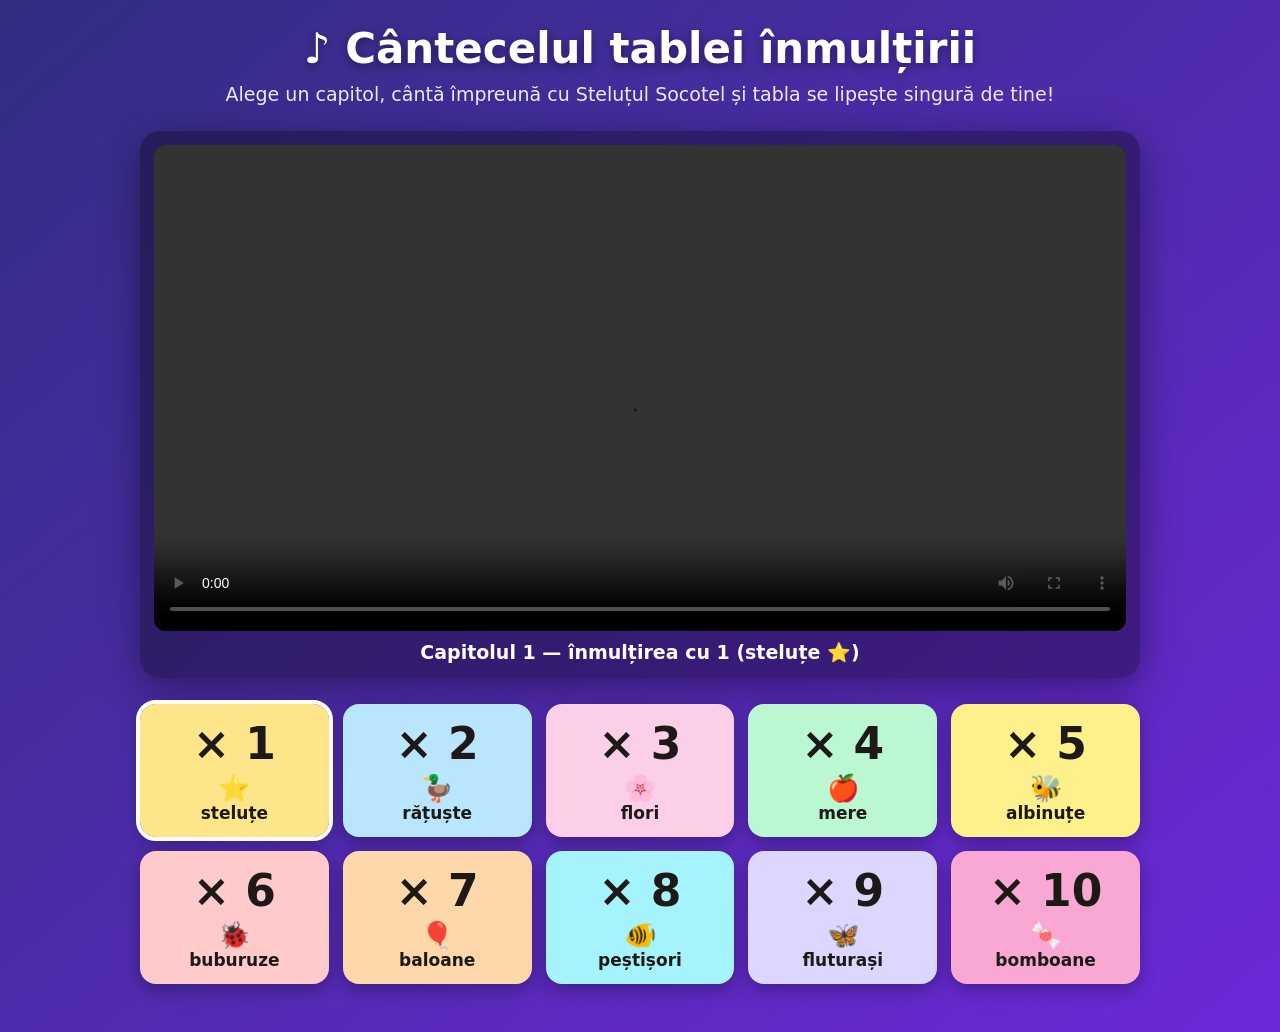
==== tabla/index.html @ 0d7ad697 "Add multiplication table song video generator (10 rhyming chapters) Cântecelul tablei înmulțirii — g" ====
<!DOCTYPE html>
<html lang="ro">
<head>
<meta charset="utf-8">
<meta name="viewport" content="width=device-width, initial-scale=1">
<title>Cântecelul tablei înmulțirii</title>
<style>
  * { margin:0; padding:0; box-sizing:border-box; }
  body { font-family:"Trebuchet MS","DejaVu Sans",sans-serif; min-height:100vh;
    background:linear-gradient(140deg,#312e81,#6d28d9); color:#fff; padding:24px 16px 48px; }
  .wrap { max-width:1000px; margin:0 auto; }
  h1 { text-align:center; font-size:clamp(26px,4.5vw,42px); text-shadow:0 3px 10px rgba(0,0,0,.4); }
  .sub { text-align:center; margin:10px 0 26px; opacity:.9; font-size:clamp(15px,2.2vw,19px); }
  .player { background:rgba(0,0,0,.35); border-radius:20px; padding:14px;
    box-shadow:0 10px 40px rgba(0,0,0,.4); margin-bottom:26px; }
  video { width:100%; border-radius:12px; display:block; background:#000; }
  .now { text-align:center; font-weight:bold; font-size:19px; margin-top:10px; }
  .grid { display:grid; grid-template-columns:repeat(auto-fill,minmax(160px,1fr)); gap:14px; }
  .chap { border:0; cursor:pointer; border-radius:16px; padding:14px 10px; text-align:center;
    font-family:inherit; font-weight:bold; color:#1c1917; font-size:17px;
    box-shadow:0 6px 18px rgba(0,0,0,.3); transition:transform .15s; }
  .chap:hover { transform:scale(1.05); }
  .chap.active { outline:4px solid #fff; }
  .chap .big { font-size:44px; display:block; }
  .chap .obj { font-size:26px; display:block; margin-top:4px; }
</style>
</head>
<body>
<div class="wrap">
  <h1>♪ Cântecelul tablei înmulțirii</h1>
  <p class="sub">Alege un capitol, cântă împreună cu Steluțul Socotel și tabla se lipește singură de tine!</p>
  <div class="player">
    <video id="video" controls playsinline></video>
    <div class="now" id="now"></div>
  </div>
  <div class="grid" id="grid"></div>
</div>
<script>
  const CHAPTERS = [
    { n:1,  obj:"⭐", nume:"steluțe",   c:"#fde68a" },
    { n:2,  obj:"🦆", nume:"rățuște",   c:"#bae6fd" },
    { n:3,  obj:"🌸", nume:"flori",     c:"#fbcfe8" },
    { n:4,  obj:"🍎", nume:"mere",      c:"#bbf7d0" },
    { n:5,  obj:"🐝", nume:"albinuțe",  c:"#fef08a" },
    { n:6,  obj:"🐞", nume:"buburuze",  c:"#fecaca" },
    { n:7,  obj:"🎈", nume:"baloane",   c:"#fed7aa" },
    { n:8,  obj:"🐠", nume:"peștișori", c:"#a5f3fc" },
    { n:9,  obj:"🦋", nume:"fluturași", c:"#ddd6fe" },
    { n:10, obj:"🍬", nume:"bomboane",  c:"#f9a8d4" },
  ];
  const grid = document.getElementById("grid");
  const video = document.getElementById("video");
  const now = document.getElementById("now");

  function play(ch, scroll) {
    video.src = "../videos/tabla/tabla-" + String(ch.n).padStart(2, "0") + ".mp4";
    now.textContent = "Capitolul " + ch.n + " — înmulțirea cu " + ch.n + " (" + ch.nume + " " + ch.obj + ")";
    document.querySelectorAll(".chap").forEach((b) => b.classList.toggle("active", +b.dataset.n === ch.n));
    if (scroll) window.scrollTo({ top: 0, behavior: "smooth" });
    video.play().catch(() => {});
  }

  CHAPTERS.forEach((ch) => {
    const b = document.createElement("button");
    b.className = "chap";
    b.style.background = ch.c;
    b.dataset.n = ch.n;
    b.innerHTML = '<span class="big">× ' + ch.n + '</span><span class="obj">' + ch.obj + "</span>" + ch.nume;
    b.onclick = () => play(ch, true);
    grid.appendChild(b);
  });

  // la finalul unui capitol trece singur la următorul
  video.addEventListener("ended", () => {
    const cur = +document.querySelector(".chap.active")?.dataset.n || 0;
    const next = CHAPTERS.find((c) => c.n === cur + 1);
    if (next) play(next, false);
  });

  play(CHAPTERS[0], false);
</script>
</body>
</html>
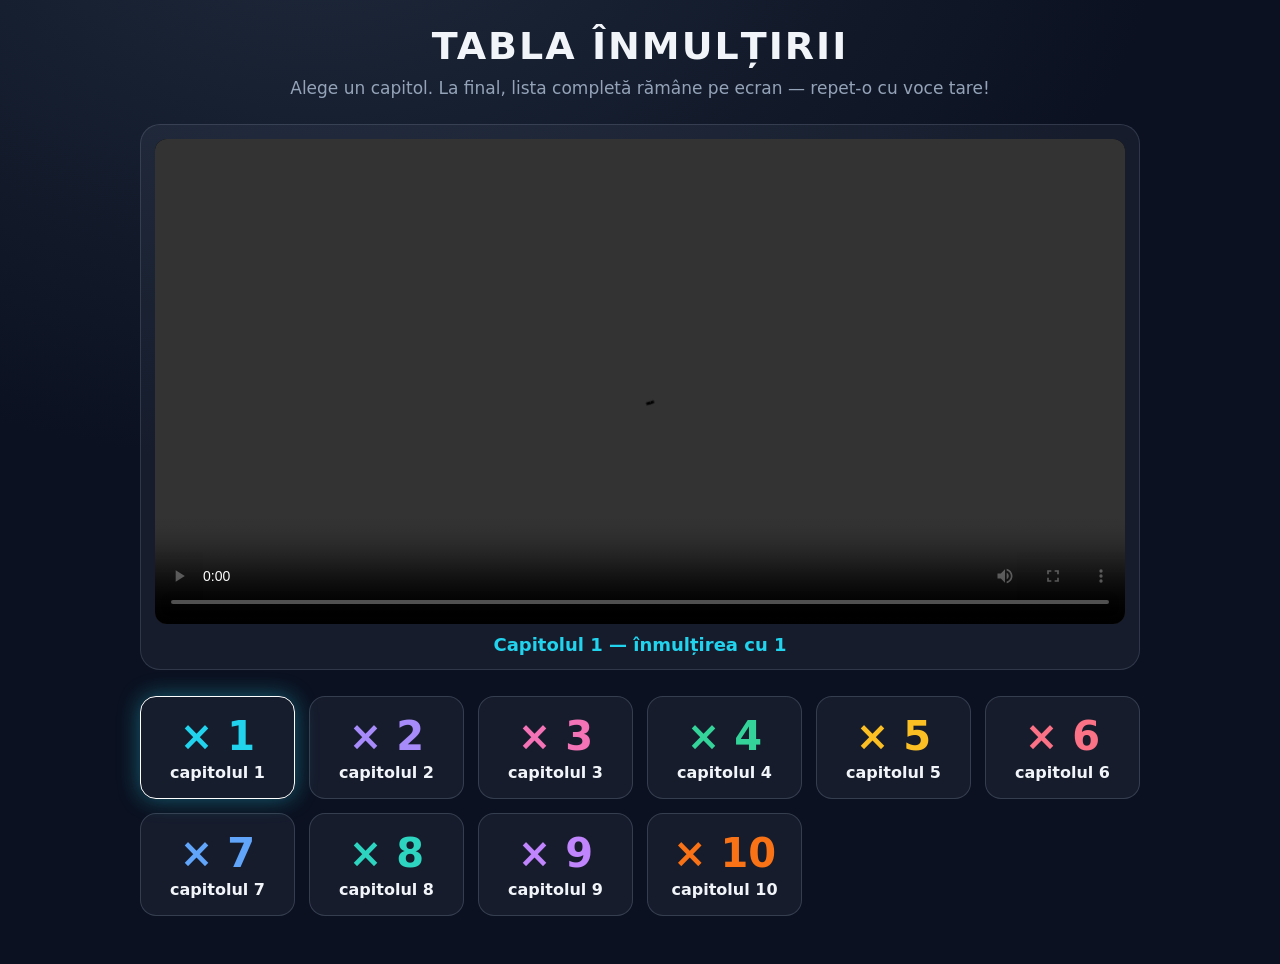
==== commit 31ee0fb5: "Restyle tabla videos for pre-teens; exact phrase-boundary sync; lo-fi music - Temă întunecată cu acc" ====
--- a/tabla/index.html
+++ b/tabla/index.html
@@ -3,32 +3,32 @@
 <head>
 <meta charset="utf-8">
 <meta name="viewport" content="width=device-width, initial-scale=1">
-<title>Cântecelul tablei înmulțirii</title>
+<title>Tabla înmulțirii</title>
 <style>
   * { margin:0; padding:0; box-sizing:border-box; }
-  body { font-family:"Trebuchet MS","DejaVu Sans",sans-serif; min-height:100vh;
-    background:linear-gradient(140deg,#312e81,#6d28d9); color:#fff; padding:24px 16px 48px; }
+  body { font-family:"Trebuchet MS","DejaVu Sans",sans-serif; min-height:100vh; color:#f1f5f9;
+    background:radial-gradient(ellipse 1200px 800px at 25% -10%, #1e293b, #0b1120 70%);
+    padding:24px 16px 48px; }
   .wrap { max-width:1000px; margin:0 auto; }
-  h1 { text-align:center; font-size:clamp(26px,4.5vw,42px); text-shadow:0 3px 10px rgba(0,0,0,.4); }
-  .sub { text-align:center; margin:10px 0 26px; opacity:.9; font-size:clamp(15px,2.2vw,19px); }
-  .player { background:rgba(0,0,0,.35); border-radius:20px; padding:14px;
-    box-shadow:0 10px 40px rgba(0,0,0,.4); margin-bottom:26px; }
+  h1 { text-align:center; font-size:clamp(24px,4vw,38px); letter-spacing:2px; text-transform:uppercase; }
+  .sub { text-align:center; margin:10px 0 26px; color:#94a3b8; font-size:clamp(14px,2vw,17px); }
+  .player { background:rgba(148,163,184,.08); border:1px solid rgba(148,163,184,.2);
+    border-radius:20px; padding:14px; margin-bottom:26px; }
   video { width:100%; border-radius:12px; display:block; background:#000; }
-  .now { text-align:center; font-weight:bold; font-size:19px; margin-top:10px; }
-  .grid { display:grid; grid-template-columns:repeat(auto-fill,minmax(160px,1fr)); gap:14px; }
-  .chap { border:0; cursor:pointer; border-radius:16px; padding:14px 10px; text-align:center;
-    font-family:inherit; font-weight:bold; color:#1c1917; font-size:17px;
-    box-shadow:0 6px 18px rgba(0,0,0,.3); transition:transform .15s; }
+  .now { text-align:center; font-weight:bold; font-size:18px; margin-top:10px; color:#e2e8f0; }
+  .grid { display:grid; grid-template-columns:repeat(auto-fill,minmax(150px,1fr)); gap:14px; }
+  .chap { border:1px solid rgba(148,163,184,.25); cursor:pointer; border-radius:16px; padding:16px 10px;
+    text-align:center; font-family:inherit; font-weight:bold; color:#f1f5f9; font-size:16px;
+    background:rgba(148,163,184,.08); transition:transform .15s, box-shadow .15s; }
   .chap:hover { transform:scale(1.05); }
-  .chap.active { outline:4px solid #fff; }
-  .chap .big { font-size:44px; display:block; }
-  .chap .obj { font-size:26px; display:block; margin-top:4px; }
+  .chap.active { border-color:#fff; }
+  .chap .big { font-size:40px; display:block; margin-bottom:4px; }
 </style>
 </head>
 <body>
 <div class="wrap">
-  <h1>♪ Cântecelul tablei înmulțirii</h1>
-  <p class="sub">Alege un capitol, cântă împreună cu Steluțul Socotel și tabla se lipește singură de tine!</p>
+  <h1>Tabla înmulțirii</h1>
+  <p class="sub">Alege un capitol. La final, lista completă rămâne pe ecran — repet-o cu voce tare!</p>
   <div class="player">
     <video id="video" controls playsinline></video>
     <div class="now" id="now"></div>
@@ -36,48 +36,40 @@
   <div class="grid" id="grid"></div>
 </div>
 <script>
-  const CHAPTERS = [
-    { n:1,  obj:"⭐", nume:"steluțe",   c:"#fde68a" },
-    { n:2,  obj:"🦆", nume:"rățuște",   c:"#bae6fd" },
-    { n:3,  obj:"🌸", nume:"flori",     c:"#fbcfe8" },
-    { n:4,  obj:"🍎", nume:"mere",      c:"#bbf7d0" },
-    { n:5,  obj:"🐝", nume:"albinuțe",  c:"#fef08a" },
-    { n:6,  obj:"🐞", nume:"buburuze",  c:"#fecaca" },
-    { n:7,  obj:"🎈", nume:"baloane",   c:"#fed7aa" },
-    { n:8,  obj:"🐠", nume:"peștișori", c:"#a5f3fc" },
-    { n:9,  obj:"🦋", nume:"fluturași", c:"#ddd6fe" },
-    { n:10, obj:"🍬", nume:"bomboane",  c:"#f9a8d4" },
-  ];
+  const ACCENTS = ["#22d3ee","#a78bfa","#f472b6","#34d399","#fbbf24","#fb7185","#60a5fa","#2dd4bf","#c084fc","#f97316"];
   const grid = document.getElementById("grid");
   const video = document.getElementById("video");
   const now = document.getElementById("now");
 
-  function play(ch, scroll) {
-    video.src = "../videos/tabla/tabla-" + String(ch.n).padStart(2, "0") + ".mp4";
-    now.textContent = "Capitolul " + ch.n + " — înmulțirea cu " + ch.n + " (" + ch.nume + " " + ch.obj + ")";
-    document.querySelectorAll(".chap").forEach((b) => b.classList.toggle("active", +b.dataset.n === ch.n));
+  function play(n, scroll) {
+    video.src = "../videos/tabla/tabla-" + String(n).padStart(2, "0") + ".mp4";
+    now.textContent = "Capitolul " + n + " — înmulțirea cu " + n;
+    now.style.color = ACCENTS[n - 1];
+    document.querySelectorAll(".chap").forEach((b) => {
+      const on = +b.dataset.n === n;
+      b.classList.toggle("active", on);
+      b.style.boxShadow = on ? "0 0 22px " + ACCENTS[+b.dataset.n - 1] + "66" : "none";
+    });
     if (scroll) window.scrollTo({ top: 0, behavior: "smooth" });
     video.play().catch(() => {});
   }
 
-  CHAPTERS.forEach((ch) => {
+  for (let n = 1; n <= 10; n++) {
     const b = document.createElement("button");
     b.className = "chap";
-    b.style.background = ch.c;
-    b.dataset.n = ch.n;
-    b.innerHTML = '<span class="big">× ' + ch.n + '</span><span class="obj">' + ch.obj + "</span>" + ch.nume;
-    b.onclick = () => play(ch, true);
+    b.dataset.n = n;
+    b.innerHTML = '<span class="big" style="color:' + ACCENTS[n - 1] + '">× ' + n + "</span>capitolul " + n;
+    b.onclick = () => play(n, true);
     grid.appendChild(b);
-  });
+  }
 
   // la finalul unui capitol trece singur la următorul
   video.addEventListener("ended", () => {
     const cur = +document.querySelector(".chap.active")?.dataset.n || 0;
-    const next = CHAPTERS.find((c) => c.n === cur + 1);
-    if (next) play(next, false);
+    if (cur < 10) play(cur + 1, false);
   });
 
-  play(CHAPTERS[0], false);
+  play(1, false);
 </script>
 </body>
 </html>
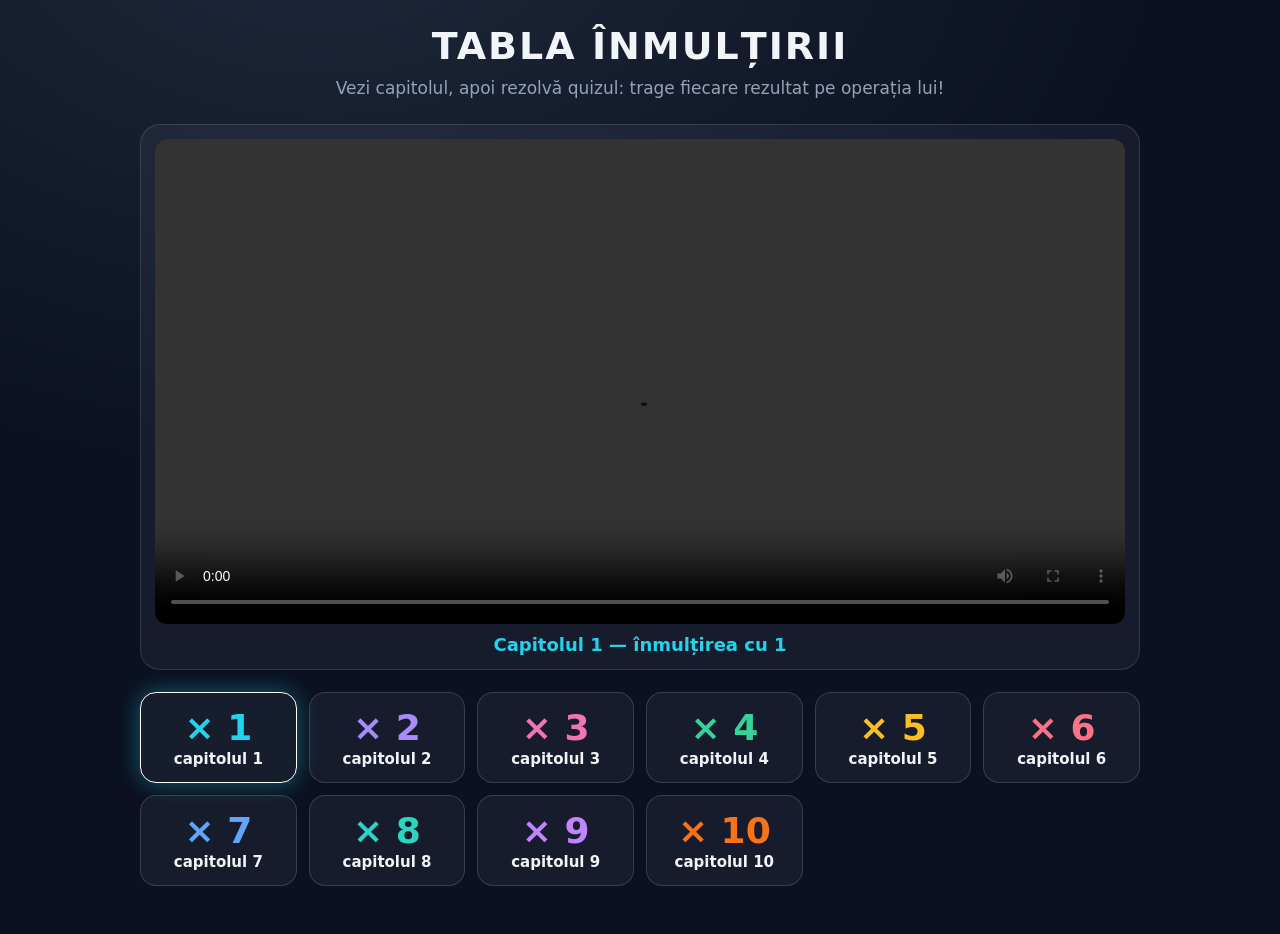
==== commit fbe42ea2: "Add drag-and-drop quiz after each chapter, touch-friendly La finalul fiecărui capitol (sau din buton" ====
--- a/tabla/index.html
+++ b/tabla/index.html
@@ -8,65 +8,256 @@
   * { margin:0; padding:0; box-sizing:border-box; }
   body { font-family:"Trebuchet MS","DejaVu Sans",sans-serif; min-height:100vh; color:#f1f5f9;
     background:radial-gradient(ellipse 1200px 800px at 25% -10%, #1e293b, #0b1120 70%);
-    padding:24px 16px 48px; }
+    padding:24px 12px 48px; }
   .wrap { max-width:1000px; margin:0 auto; }
   h1 { text-align:center; font-size:clamp(24px,4vw,38px); letter-spacing:2px; text-transform:uppercase; }
   .sub { text-align:center; margin:10px 0 26px; color:#94a3b8; font-size:clamp(14px,2vw,17px); }
-  .player { background:rgba(148,163,184,.08); border:1px solid rgba(148,163,184,.2);
-    border-radius:20px; padding:14px; margin-bottom:26px; }
+  .card { background:rgba(148,163,184,.08); border:1px solid rgba(148,163,184,.2);
+    border-radius:20px; padding:14px; margin-bottom:22px; }
   video { width:100%; border-radius:12px; display:block; background:#000; }
   .now { text-align:center; font-weight:bold; font-size:18px; margin-top:10px; color:#e2e8f0; }
-  .grid { display:grid; grid-template-columns:repeat(auto-fill,minmax(150px,1fr)); gap:14px; }
-  .chap { border:1px solid rgba(148,163,184,.25); cursor:pointer; border-radius:16px; padding:16px 10px;
-    text-align:center; font-family:inherit; font-weight:bold; color:#f1f5f9; font-size:16px;
+  .grid { display:grid; grid-template-columns:repeat(auto-fill,minmax(140px,1fr)); gap:12px; }
+  .chap { border:1px solid rgba(148,163,184,.25); cursor:pointer; border-radius:16px; padding:14px 8px;
+    text-align:center; font-family:inherit; font-weight:bold; color:#f1f5f9; font-size:15px;
     background:rgba(148,163,184,.08); transition:transform .15s, box-shadow .15s; }
   .chap:hover { transform:scale(1.05); }
   .chap.active { border-color:#fff; }
-  .chap .big { font-size:40px; display:block; margin-bottom:4px; }
+  .chap .big { font-size:36px; display:block; margin-bottom:2px; }
+
+  /* ---------- Quiz ---------- */
+  #quiz { display:none; }
+  #quiz h2 { text-align:center; font-size:clamp(19px,3vw,26px); margin:6px 0 4px; }
+  #quiz .qsub { text-align:center; color:#94a3b8; font-size:14px; margin-bottom:14px; }
+  .slots { display:grid; grid-template-columns:repeat(auto-fill,minmax(150px,1fr)); gap:10px; margin-bottom:18px; }
+  .slotrow { display:flex; align-items:center; justify-content:center; gap:8px;
+    background:rgba(148,163,184,.07); border:1px solid rgba(148,163,184,.18);
+    border-radius:14px; padding:10px 6px; font-size:clamp(18px,2.4vw,22px); font-weight:bold; }
+  .slotrow span { white-space:nowrap; }
+  .slot { width:64px; height:52px; border-radius:12px; border:2px dashed rgba(148,163,184,.5);
+    display:flex; align-items:center; justify-content:center; transition:background .15s, border-color .15s; }
+  .slot.over { background:rgba(255,255,255,.14); border-style:solid; }
+  .slot.filled { border-style:solid; }
+  .slot.shake { animation:shake .35s; border-color:#f87171 !important; }
+  @keyframes shake { 0%,100%{transform:translateX(0)} 25%{transform:translateX(-6px)} 75%{transform:translateX(6px)} }
+  .pool { display:flex; flex-wrap:wrap; gap:12px; justify-content:center; min-height:64px;
+    padding:12px; border-radius:14px; background:rgba(0,0,0,.25); }
+  .tile { width:64px; height:52px; border-radius:12px; display:flex; align-items:center; justify-content:center;
+    font-size:22px; font-weight:bold; color:#0b1120; cursor:grab;
+    touch-action:none; user-select:none; -webkit-user-select:none; }
+  .tile.dragging { position:fixed; z-index:50; pointer-events:none; cursor:grabbing;
+    transform:scale(1.12); box-shadow:0 10px 30px rgba(0,0,0,.6); }
+  .tile.placed { cursor:default; }
+  #qresult { display:none; text-align:center; margin-top:16px; }
+  #qresult .msg { font-size:clamp(20px,3.5vw,28px); font-weight:bold; margin-bottom:12px; }
+  .btn { border:0; cursor:pointer; border-radius:999px; padding:12px 22px; font-family:inherit;
+    font-weight:bold; font-size:16px; color:#0b1120; margin:4px; }
+  .btn.ghost { background:rgba(148,163,184,.2); color:#e2e8f0; }
+  .skip { text-align:center; margin-top:10px; }
+  .skip a { color:#94a3b8; font-size:14px; cursor:pointer; text-decoration:underline; }
 </style>
 </head>
 <body>
 <div class="wrap">
   <h1>Tabla înmulțirii</h1>
-  <p class="sub">Alege un capitol. La final, lista completă rămâne pe ecran — repet-o cu voce tare!</p>
-  <div class="player">
+  <p class="sub">Vezi capitolul, apoi rezolvă quizul: trage fiecare rezultat pe operația lui!</p>
+
+  <div class="card">
     <video id="video" controls playsinline></video>
     <div class="now" id="now"></div>
   </div>
+
+  <div class="card" id="quiz">
+    <h2 id="qtitle"></h2>
+    <p class="qsub">Trage rezultatele de jos în căsuțele potrivite.</p>
+    <div class="slots" id="slots"></div>
+    <div class="pool" id="pool"></div>
+    <div id="qresult">
+      <div class="msg" id="qmsg"></div>
+      <button class="btn" id="qnext"></button>
+      <button class="btn ghost" id="qretry">Mai joacă o dată</button>
+    </div>
+    <div class="skip" id="qskip"><a id="qskipa">sari peste quiz →</a></div>
+  </div>
+
   <div class="grid" id="grid"></div>
 </div>
 <script>
-  const ACCENTS = ["#22d3ee","#a78bfa","#f472b6","#34d399","#fbbf24","#fb7185","#60a5fa","#2dd4bf","#c084fc","#f97316"];
-  const grid = document.getElementById("grid");
-  const video = document.getElementById("video");
-  const now = document.getElementById("now");
+  var ACCENTS = ["#22d3ee","#a78bfa","#f472b6","#34d399","#fbbf24","#fb7185","#60a5fa","#2dd4bf","#c084fc","#f97316"];
+  var grid = document.getElementById("grid");
+  var video = document.getElementById("video");
+  var now = document.getElementById("now");
+  var quiz = document.getElementById("quiz");
+  var cur = 1;
+
+  function accent(n) { return ACCENTS[n - 1]; }
 
   function play(n, scroll) {
+    cur = n;
+    hideQuiz();
     video.src = "../videos/tabla/tabla-" + String(n).padStart(2, "0") + ".mp4";
     now.textContent = "Capitolul " + n + " — înmulțirea cu " + n;
-    now.style.color = ACCENTS[n - 1];
-    document.querySelectorAll(".chap").forEach((b) => {
-      const on = +b.dataset.n === n;
+    now.style.color = accent(n);
+    document.querySelectorAll(".chap").forEach(function (b) {
+      var on = +b.dataset.n === n;
       b.classList.toggle("active", on);
-      b.style.boxShadow = on ? "0 0 22px " + ACCENTS[+b.dataset.n - 1] + "66" : "none";
+      b.style.boxShadow = on ? "0 0 22px " + accent(+b.dataset.n) + "66" : "none";
     });
     if (scroll) window.scrollTo({ top: 0, behavior: "smooth" });
-    video.play().catch(() => {});
-  }
-
-  for (let n = 1; n <= 10; n++) {
-    const b = document.createElement("button");
-    b.className = "chap";
-    b.dataset.n = n;
-    b.innerHTML = '<span class="big" style="color:' + ACCENTS[n - 1] + '">× ' + n + "</span>capitolul " + n;
-    b.onclick = () => play(n, true);
-    grid.appendChild(b);
-  }
-
-  // la finalul unui capitol trece singur la următorul
-  video.addEventListener("ended", () => {
-    const cur = +document.querySelector(".chap.active")?.dataset.n || 0;
-    if (cur < 10) play(cur + 1, false);
+    video.play().catch(function () {});
+  }
+
+  for (var n = 1; n <= 10; n++) {
+    (function (n) {
+      var b = document.createElement("button");
+      b.className = "chap";
+      b.dataset.n = n;
+      b.innerHTML = '<span class="big" style="color:' + accent(n) + '">× ' + n + "</span>capitolul " + n;
+      b.onclick = function () { play(n, true); };
+      grid.appendChild(b);
+    })(n);
+  }
+
+  // la finalul capitolului: quizul lui (nu sărim direct mai departe)
+  video.addEventListener("ended", function () { startQuiz(cur); });
+
+  /* ================= QUIZ (drag & drop cu Pointer Events — merge pe touch) ================= */
+  var QN = 6; // întrebări per quiz
+  var slotsEl = document.getElementById("slots");
+  var poolEl = document.getElementById("pool");
+  var qresult = document.getElementById("qresult");
+  var mistakes = 0, solved = 0, quizN = 1;
+
+  function hideQuiz() { quiz.style.display = "none"; }
+
+  function shuffle(a) {
+    for (var i = a.length - 1; i > 0; i--) {
+      var j = Math.floor(Math.random() * (i + 1)), t = a[i]; a[i] = a[j]; a[j] = t;
+    }
+    return a;
+  }
+
+  function startQuiz(n) {
+    quizN = n; mistakes = 0; solved = 0;
+    var ac = accent(n);
+    document.getElementById("qtitle").textContent = "Quiz — tabla cu " + n;
+    document.getElementById("qtitle").style.color = ac;
+    qresult.style.display = "none";
+    document.getElementById("qskip").style.display = "block";
+    slotsEl.innerHTML = ""; poolEl.innerHTML = "";
+
+    var bs = shuffle([1,2,3,4,5,6,7,8,9,10]).slice(0, QN).sort(function (x, y) { return x - y; });
+    bs.forEach(function (b) {
+      var row = document.createElement("div");
+      row.className = "slotrow";
+      row.innerHTML = "<span>" + n + " × " + b + " =</span>";
+      var slot = document.createElement("div");
+      slot.className = "slot";
+      slot.dataset.answer = n * b;
+      row.appendChild(slot);
+      slotsEl.appendChild(row);
+    });
+    shuffle(bs.slice()).forEach(function (b) {
+      var tile = document.createElement("div");
+      tile.className = "tile";
+      tile.textContent = n * b;
+      tile.dataset.value = n * b;
+      tile.style.background = ac;
+      poolEl.appendChild(tile);
+    });
+
+    quiz.style.display = "block";
+    quiz.scrollIntoView({ behavior: "smooth" });
+  }
+
+  function finishQuiz() {
+    var ac = accent(quizN);
+    document.getElementById("qskip").style.display = "none";
+    var msg = document.getElementById("qmsg");
+    msg.textContent = mistakes === 0 ? "PERFECT! 🎯 Zero greșeli!"
+      : mistakes <= 2 ? "Bravo! Doar " + mistakes + (mistakes === 1 ? " greșeală." : " greșeli.")
+      : mistakes + " greșeli — mai vezi o dată capitolul și încearcă iar!";
+    msg.style.color = ac;
+    var next = document.getElementById("qnext");
+    next.style.background = ac;
+    next.textContent = quizN < 10 ? "Capitolul următor ▶" : "De la început ↺";
+    qresult.style.display = "block";
+    qresult.scrollIntoView({ behavior: "smooth", block: "nearest" });
+  }
+
+  document.getElementById("qnext").onclick = function () { play(quizN < 10 ? quizN + 1 : 1, true); };
+  document.getElementById("qretry").onclick = function () { startQuiz(quizN); };
+  document.getElementById("qskipa").onclick = function () { play(quizN < 10 ? quizN + 1 : 1, true); };
+
+  /* tragerea plăcuțelor: pointerdown pe plăcuță → urmează degetul/mouse-ul;
+     la eliberare, căsuța de sub punct decide (elementFromPoint) */
+  var drag = null;
+
+  poolEl.addEventListener("pointerdown", function (e) {
+    var tile = e.target.closest(".tile");
+    if (!tile || tile.classList.contains("placed")) return;
+    e.preventDefault();
+    var r = tile.getBoundingClientRect();
+    // un substituent păstrează locul în pool cât timp plăcuța zboară
+    var ghost = document.createElement("div");
+    ghost.style.width = r.width + "px"; ghost.style.height = r.height + "px";
+    ghost.style.borderRadius = "12px"; ghost.style.border = "2px dashed rgba(148,163,184,.35)";
+    tile.parentNode.insertBefore(ghost, tile);
+    drag = { tile: tile, ghost: ghost, dx: e.clientX - r.left, dy: e.clientY - r.top, overSlot: null };
+    tile.classList.add("dragging");
+    moveTo(e.clientX, e.clientY);
+  });
+
+  function moveTo(x, y) {
+    drag.tile.style.left = (x - drag.dx) + "px";
+    drag.tile.style.top = (y - drag.dy) + "px";
+    var el = document.elementFromPoint(x, y);
+    var slot = el && el.closest ? el.closest(".slot") : null;
+    if (drag.overSlot && drag.overSlot !== slot) drag.overSlot.classList.remove("over");
+    if (slot && !slot.classList.contains("filled")) { slot.classList.add("over"); drag.overSlot = slot; }
+    else drag.overSlot = null;
+  }
+
+  window.addEventListener("pointermove", function (e) {
+    if (!drag) return;
+    e.preventDefault();
+    moveTo(e.clientX, e.clientY);
+  }, { passive: false });
+
+  window.addEventListener("pointerup", function (e) {
+    if (!drag) return;
+    var tile = drag.tile, ghost = drag.ghost;
+    var el = document.elementFromPoint(e.clientX, e.clientY);
+    var slot = el && el.closest ? el.closest(".slot") : null;
+    if (drag.overSlot) drag.overSlot.classList.remove("over");
+    tile.classList.remove("dragging");
+    tile.style.left = ""; tile.style.top = "";
+
+    if (slot && !slot.classList.contains("filled") && slot.dataset.answer === tile.dataset.value) {
+      slot.appendChild(tile);
+      slot.classList.add("filled");
+      slot.style.borderColor = accent(quizN);
+      slot.style.boxShadow = "0 0 14px " + accent(quizN) + "66";
+      tile.classList.add("placed");
+      ghost.remove();
+      solved++;
+      if (solved === QN) finishQuiz();
+    } else {
+      if (slot && !slot.classList.contains("filled")) {
+        mistakes++;
+        slot.classList.add("shake");
+        setTimeout(function () { slot.classList.remove("shake"); }, 400);
+      }
+      ghost.parentNode.replaceChild(tile, ghost); // înapoi în pool
+    }
+    drag = null;
+  });
+
+  window.addEventListener("pointercancel", function () {
+    if (!drag) return;
+    drag.tile.classList.remove("dragging");
+    drag.tile.style.left = ""; drag.tile.style.top = "";
+    drag.ghost.parentNode.replaceChild(drag.tile, drag.ghost);
+    drag = null;
   });
 
   play(1, false);
